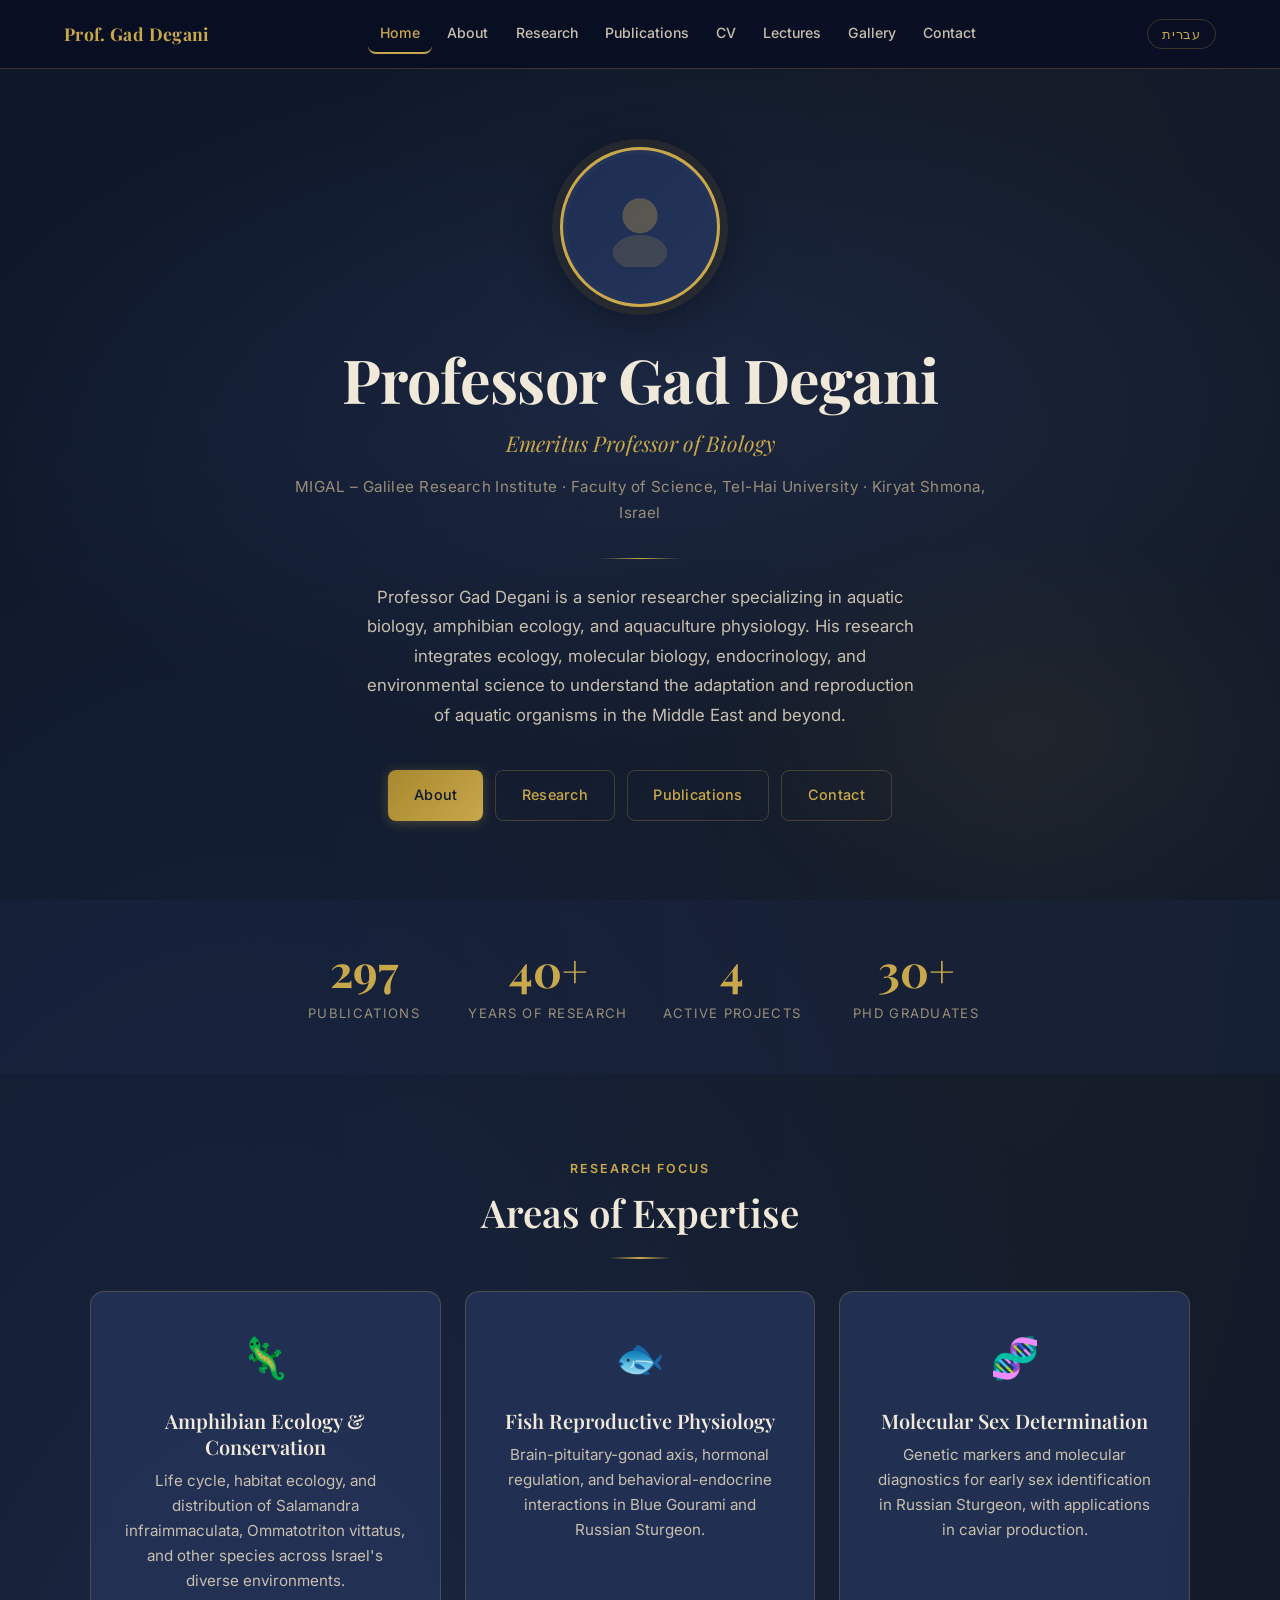
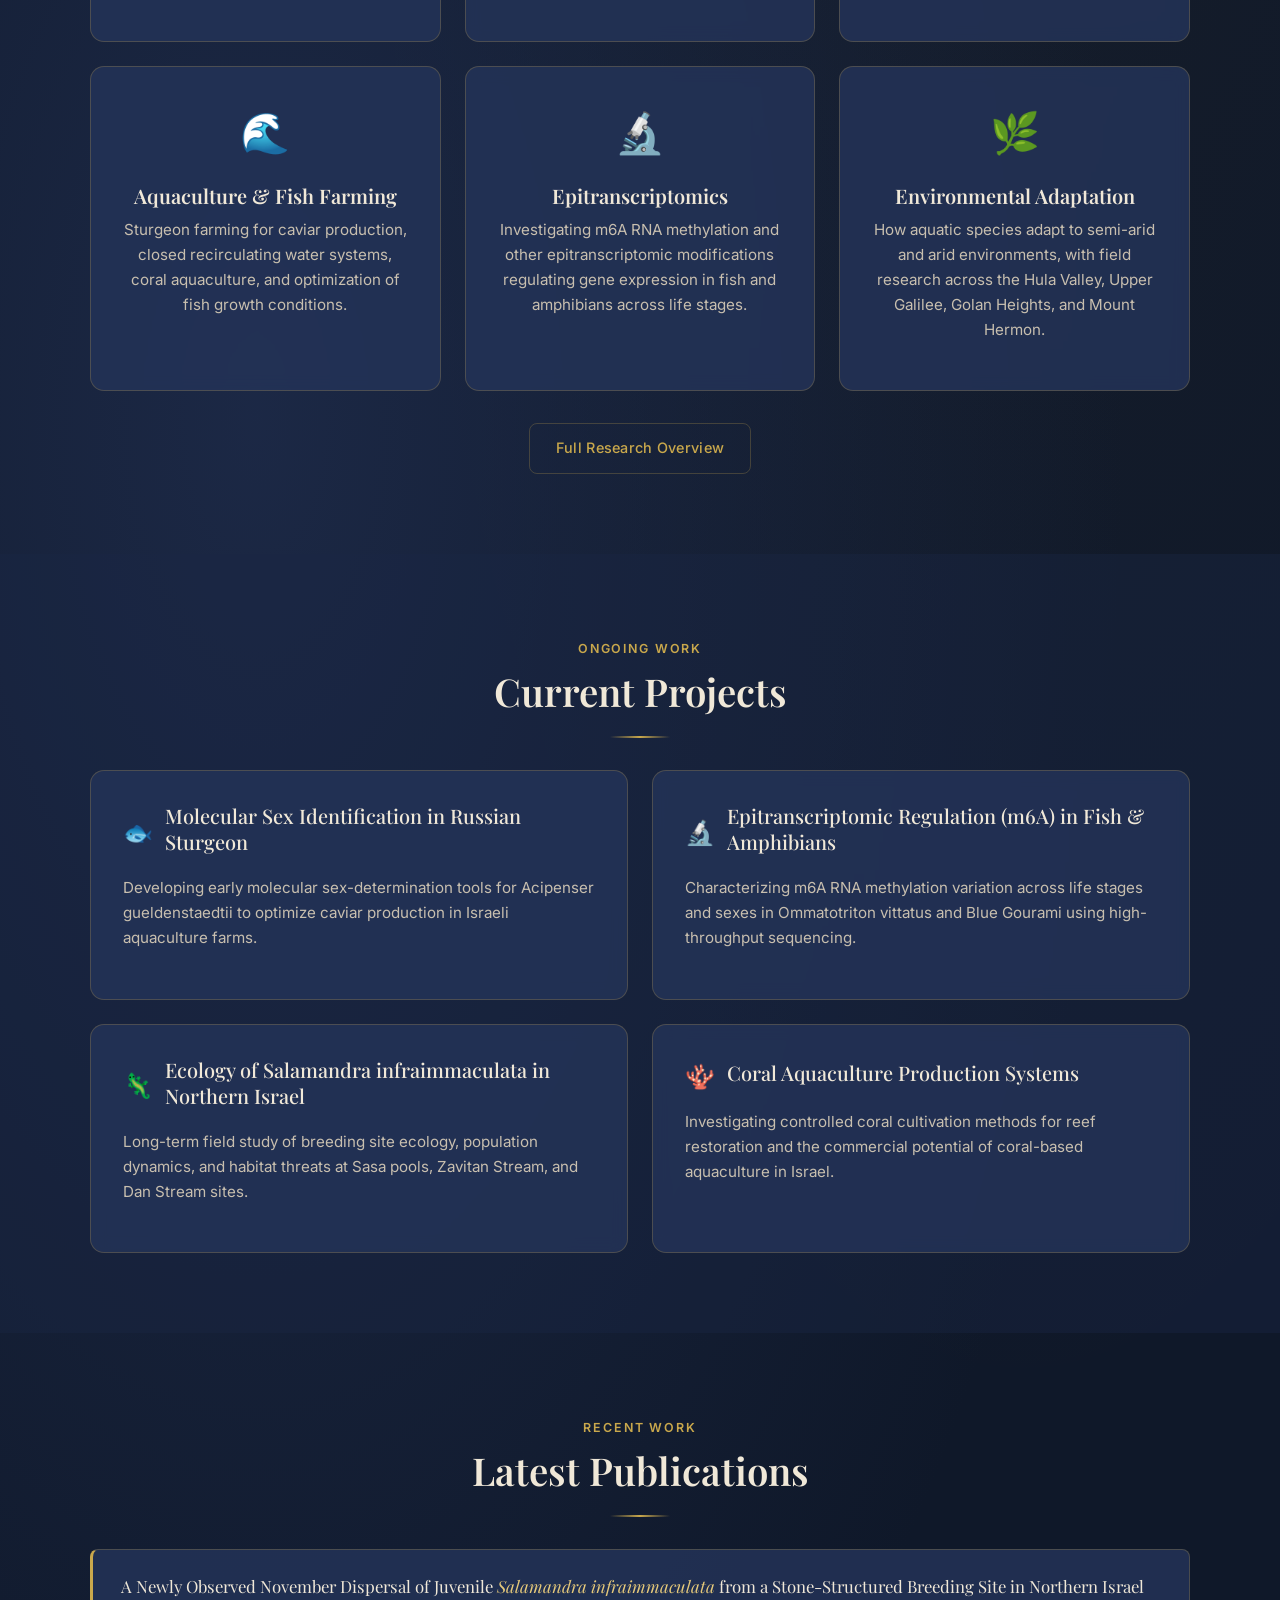
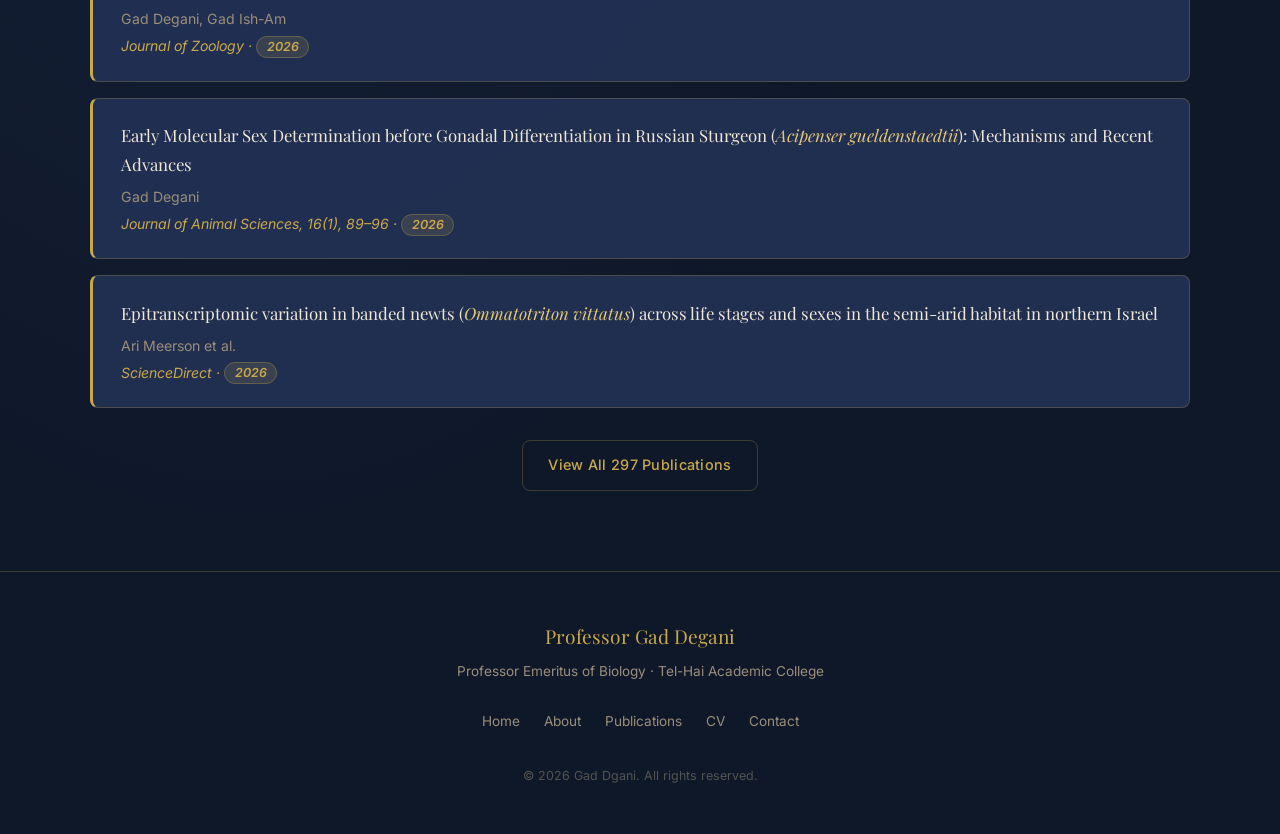
==== index.html @ d607b12f "Initial website build" ====
<!DOCTYPE html>
<html lang="en" dir="ltr">
<head>
  <meta charset="UTF-8" />
  <meta name="viewport" content="width=device-width, initial-scale=1.0" />
  <title>Professor Gad Degani – Aquaculture, Amphibian Biology and Molecular Ecology</title>
  <meta name="description" content="Professor Gad Degani – senior researcher specializing in aquatic biology, amphibian ecology, and aquaculture physiology at MIGAL and Tel-Hai University." />
  <link rel="stylesheet" href="css/style.css" />
  <link rel="preconnect" href="https://fonts.googleapis.com" />
  <link rel="preconnect" href="https://fonts.gstatic.com" crossorigin />
  <link href="https://fonts.googleapis.com/css2?family=Playfair+Display:ital,wght@0,400;0,600;0,700;1,400;1,600&family=Inter:wght@300;400;500;600&display=swap" rel="stylesheet" />
</head>
<body>

<div id="nav-placeholder"></div>

<div class="page-wrapper">

  <!-- ── Hero ─────────────────────── -->
  <section class="hero">
    <div class="hero-content">

      <div class="profile-photo-wrap">
        <div class="profile-placeholder">
          <svg xmlns="http://www.w3.org/2000/svg" viewBox="0 0 100 100" fill="none">
            <circle cx="50" cy="36" r="22" fill="#c9a84c" opacity="0.55"/>
            <ellipse cx="50" cy="82" rx="34" ry="22" fill="#c9a84c" opacity="0.3"/>
          </svg>
        </div>
      </div>

      <h1 class="hero-name"
          data-en="Professor Gad Degani"
          data-he="פרופסור גד דגני">
        Professor Gad Degani
      </h1>

      <p class="hero-title"
         data-en="Emeritus Professor of Biology"
         data-he="פרופסור אמריטוס לביולוגיה">
        Emeritus Professor of Biology
      </p>

      <p class="hero-institution"
         data-en="MIGAL – Galilee Research Institute · Faculty of Science, Tel-Hai University · Kiryat Shmona, Israel"
         data-he="מיגל – מכון המחקר לגליל · הפקולטה למדעים, אוניברסיטת תל-חי · קריית שמונה, ישראל">
        MIGAL – Galilee Research Institute · Faculty of Science, Tel-Hai University · Kiryat Shmona, Israel
      </p>

      <div class="hero-divider"></div>

      <p class="hero-bio"
         data-en="Professor Gad Degani is a senior researcher specializing in aquatic biology, amphibian ecology, and aquaculture physiology. His research integrates ecology, molecular biology, endocrinology, and environmental science to understand the adaptation and reproduction of aquatic organisms in the Middle East and beyond."
         data-he="פרופסור גד דגני הוא חוקר בכיר המתמחה בביולוגיה מימית, אקולוגיית דו-חיים ופיזיולוגיית אקוואקולטורה. מחקרו משלב אקולוגיה, ביולוגיה מולקולרית, אנדוקרינולוגיה ומדעי הסביבה להבנת ההסתגלות והרבייה של אורגניזמים מימיים במזרח התיכון ומעבר לו.">
        Professor Gad Degani is a senior researcher specializing in aquatic biology, amphibian ecology, and aquaculture physiology. His research integrates ecology, molecular biology, endocrinology, and environmental science to understand the adaptation and reproduction of aquatic organisms in the Middle East and beyond.
      </p>

      <div class="hero-buttons">
        <a href="pages/about.html"        class="btn btn-primary" data-en="About"        data-he="אודות">About</a>
        <a href="pages/research.html"     class="btn btn-outline" data-en="Research"     data-he="מחקר">Research</a>
        <a href="pages/publications.html" class="btn btn-outline" data-en="Publications" data-he="פרסומים">Publications</a>
        <a href="pages/contact.html"      class="btn btn-outline" data-en="Contact"      data-he="צור קשר">Contact</a>
      </div>
    </div>
  </section>

  <!-- ── Stats ─────────────────────── -->
  <div class="stats-row section-alt">
    <div class="stat-item">
      <span class="stat-number">297</span>
      <span class="stat-label" data-en="Publications" data-he="פרסומים">Publications</span>
    </div>
    <div class="stat-item">
      <span class="stat-number">40+</span>
      <span class="stat-label" data-en="Years of Research" data-he="שנות מחקר">Years of Research</span>
    </div>
    <div class="stat-item">
      <span class="stat-number">4</span>
      <span class="stat-label" data-en="Active Projects" data-he="פרויקטים פעילים">Active Projects</span>
    </div>
    <div class="stat-item">
      <span class="stat-number">30+</span>
      <span class="stat-label" data-en="PhD Graduates" data-he="בוגרי דוקטורט">PhD Graduates</span>
    </div>
  </div>

  <!-- ── Research Focus ─────────────── -->
  <section class="section">
    <div class="container">
      <div class="text-center mb-3">
        <span class="section-label" data-en="Research Focus" data-he="מוקד המחקר">Research Focus</span>
        <h2 class="section-title"
            data-en="Areas of Expertise"
            data-he="תחומי מומחיות">Areas of Expertise</h2>
        <div class="gold-divider"></div>
      </div>

      <div class="grid-3 mt-3">

        <div class="card text-center">
          <div style="font-size:2.5rem;margin-bottom:1rem">🦎</div>
          <h3 class="card-title"
              data-en="Amphibian Ecology &amp; Conservation"
              data-he="אקולוגיית דו-חיים ושימור">Amphibian Ecology &amp; Conservation</h3>
          <p class="card-text"
             data-en="Life cycle, habitat ecology, and distribution of Salamandra infraimmaculata, Ommatotriton vittatus, and other species across Israel's diverse environments."
             data-he="מחזור חיים, אקולוגיית בתי גידול ותפוצה של Salamandra infraimmaculata, Ommatotriton vittatus ומינים נוספים בסביבות המגוונות של ישראל.">
            Life cycle, habitat ecology, and distribution of Salamandra infraimmaculata, Ommatotriton vittatus, and other species across Israel's diverse environments.
          </p>
        </div>

        <div class="card text-center">
          <div style="font-size:2.5rem;margin-bottom:1rem">🐟</div>
          <h3 class="card-title"
              data-en="Fish Reproductive Physiology"
              data-he="פיזיולוגיית רבייה של דגים">Fish Reproductive Physiology</h3>
          <p class="card-text"
             data-en="Brain-pituitary-gonad axis, hormonal regulation, and behavioral-endocrine interactions in Blue Gourami and Russian Sturgeon."
             data-he="ציר מוח-בלוטת יותרת המוח-גונדה, ויסות הורמונלי ואינטראקציות התנהגותיות-אנדוקריניות בגורמי כחול ובחדקנון הרוסי.">
            Brain-pituitary-gonad axis, hormonal regulation, and behavioral-endocrine interactions in Blue Gourami and Russian Sturgeon.
          </p>
        </div>

        <div class="card text-center">
          <div style="font-size:2.5rem;margin-bottom:1rem">🧬</div>
          <h3 class="card-title"
              data-en="Molecular Sex Determination"
              data-he="קביעת מין מולקולרית">Molecular Sex Determination</h3>
          <p class="card-text"
             data-en="Genetic markers and molecular diagnostics for early sex identification in Russian Sturgeon, with applications in caviar production."
             data-he="סמנים גנטיים ואבחנה מולקולרית לזיהוי מין מוקדם בחדקנון הרוסי, עם יישומים בייצור קוויאר.">
            Genetic markers and molecular diagnostics for early sex identification in Russian Sturgeon, with applications in caviar production.
          </p>
        </div>

        <div class="card text-center">
          <div style="font-size:2.5rem;margin-bottom:1rem">🌊</div>
          <h3 class="card-title"
              data-en="Aquaculture &amp; Fish Farming"
              data-he="אקוואקולטורה וגידול דגים">Aquaculture &amp; Fish Farming</h3>
          <p class="card-text"
             data-en="Sturgeon farming for caviar production, closed recirculating water systems, coral aquaculture, and optimization of fish growth conditions."
             data-he="גידול חדקנון לייצור קוויאר, מערכות מים סגורות ומחזוריות, אקוואקולטורה של אלמוגים ואופטימיזציה של תנאי גדילת דגים.">
            Sturgeon farming for caviar production, closed recirculating water systems, coral aquaculture, and optimization of fish growth conditions.
          </p>
        </div>

        <div class="card text-center">
          <div style="font-size:2.5rem;margin-bottom:1rem">🔬</div>
          <h3 class="card-title"
              data-en="Epitranscriptomics"
              data-he="אפיטרנסקריפטומיקה">Epitranscriptomics</h3>
          <p class="card-text"
             data-en="Investigating m6A RNA methylation and other epitranscriptomic modifications regulating gene expression in fish and amphibians across life stages."
             data-he="חקר מתילציה של RNA (m6A) ושינויים אפיטרנסקריפטומיים אחרים המווסתים ביטוי גנים בדגים ובדו-חיים לאורך שלבי חיים.">
            Investigating m6A RNA methylation and other epitranscriptomic modifications regulating gene expression in fish and amphibians across life stages.
          </p>
        </div>

        <div class="card text-center">
          <div style="font-size:2.5rem;margin-bottom:1rem">🌿</div>
          <h3 class="card-title"
              data-en="Environmental Adaptation"
              data-he="הסתגלות סביבתית">Environmental Adaptation</h3>
          <p class="card-text"
             data-en="How aquatic species adapt to semi-arid and arid environments, with field research across the Hula Valley, Upper Galilee, Golan Heights, and Mount Hermon."
             data-he="כיצד מינים מימיים מסתגלים לסביבות חצי-יבשות ויבשות, עם מחקר שטח בעמק החולה, גליל עליון, רמת הגולן והר חרמון.">
            How aquatic species adapt to semi-arid and arid environments, with field research across the Hula Valley, Upper Galilee, Golan Heights, and Mount Hermon.
          </p>
        </div>

      </div>

      <div class="text-center mt-3">
        <a href="pages/research.html" class="btn btn-outline"
           data-en="Full Research Overview"
           data-he="סקירת מחקר מלאה">Full Research Overview</a>
      </div>
    </div>
  </section>

  <!-- ── Current Projects ───────────── -->
  <section class="section section-alt">
    <div class="container">
      <div class="text-center mb-3">
        <span class="section-label" data-en="Ongoing Work" data-he="עבודה שוטפת">Ongoing Work</span>
        <h2 class="section-title"
            data-en="Current Projects"
            data-he="פרויקטים נוכחיים">Current Projects</h2>
        <div class="gold-divider"></div>
      </div>

      <div class="grid-2 mt-3">
        <div class="card">
          <div style="display:flex;align-items:center;gap:0.75rem;margin-bottom:0.75rem">
            <span style="font-size:1.5rem">🐟</span>
            <h4 class="card-title"
                data-en="Molecular Sex Identification in Russian Sturgeon"
                data-he="זיהוי מין מולקולרי בחדקנון הרוסי">Molecular Sex Identification in Russian Sturgeon</h4>
          </div>
          <p class="card-text"
             data-en="Developing early molecular sex-determination tools for Acipenser gueldenstaedtii to optimize caviar production in Israeli aquaculture farms."
             data-he="פיתוח כלים מולקולריים לקביעת מין מוקדמת עבור Acipenser gueldenstaedtii לאופטימיזציה של ייצור קוויאר בחוות אקוואקולטורה ישראליות.">
            Developing early molecular sex-determination tools for Acipenser gueldenstaedtii to optimize caviar production in Israeli aquaculture farms.
          </p>
        </div>

        <div class="card">
          <div style="display:flex;align-items:center;gap:0.75rem;margin-bottom:0.75rem">
            <span style="font-size:1.5rem">🔬</span>
            <h4 class="card-title"
                data-en="Epitranscriptomic Regulation (m6A) in Fish &amp; Amphibians"
                data-he="ויסות אפיטרנסקריפטומי (m6A) בדגים ובדו-חיים">Epitranscriptomic Regulation (m6A) in Fish &amp; Amphibians</h4>
          </div>
          <p class="card-text"
             data-en="Characterizing m6A RNA methylation variation across life stages and sexes in Ommatotriton vittatus and Blue Gourami using high-throughput sequencing."
             data-he="אפיון וריאציית מתילציית RNA m6A לאורך שלבי חיים ובין המינים ב-Ommatotriton vittatus ובגורמי הכחול באמצעות ריצוף תפוקה גבוהה.">
            Characterizing m6A RNA methylation variation across life stages and sexes in Ommatotriton vittatus and Blue Gourami using high-throughput sequencing.
          </p>
        </div>

        <div class="card">
          <div style="display:flex;align-items:center;gap:0.75rem;margin-bottom:0.75rem">
            <span style="font-size:1.5rem">🦎</span>
            <h4 class="card-title"
                data-en="Ecology of Salamandra infraimmaculata in Northern Israel"
                data-he="אקולוגיה של Salamandra infraimmaculata בצפון ישראל">Ecology of Salamandra infraimmaculata in Northern Israel</h4>
          </div>
          <p class="card-text"
             data-en="Long-term field study of breeding site ecology, population dynamics, and habitat threats at Sasa pools, Zavitan Stream, and Dan Stream sites."
             data-he="מחקר שטח ארוך-טווח של אקולוגיית אתרי רבייה, דינמיקת אוכלוסיות ואיומים על בית הגידול בבריכות שסא, נחל זוויתן ואתרי נחל דן.">
            Long-term field study of breeding site ecology, population dynamics, and habitat threats at Sasa pools, Zavitan Stream, and Dan Stream sites.
          </p>
        </div>

        <div class="card">
          <div style="display:flex;align-items:center;gap:0.75rem;margin-bottom:0.75rem">
            <span style="font-size:1.5rem">🪸</span>
            <h4 class="card-title"
                data-en="Coral Aquaculture Production Systems"
                data-he="מערכות ייצור אקוואקולטורה של אלמוגים">Coral Aquaculture Production Systems</h4>
          </div>
          <p class="card-text"
             data-en="Investigating controlled coral cultivation methods for reef restoration and the commercial potential of coral-based aquaculture in Israel."
             data-he="חקר שיטות גידול אלמוגים מבוקר לשיקום שוניות ופוטנציאל מסחרי של אקוואקולטורה מבוססת אלמוגים בישראל.">
            Investigating controlled coral cultivation methods for reef restoration and the commercial potential of coral-based aquaculture in Israel.
          </p>
        </div>
      </div>
    </div>
  </section>

  <!-- ── Latest Publications ─────── -->
  <section class="section">
    <div class="container">
      <div class="text-center mb-3">
        <span class="section-label" data-en="Recent Work" data-he="עבודה עדכנית">Recent Work</span>
        <h2 class="section-title"
            data-en="Latest Publications"
            data-he="פרסומים אחרונים">Latest Publications</h2>
        <div class="gold-divider"></div>
      </div>

      <div class="pub-list-cards" style="display:flex;flex-direction:column;gap:1rem">

        <div class="pub-card" style="background:var(--card-bg);border:1px solid var(--border);border-left:3px solid var(--gold);border-radius:var(--radius);padding:1.4rem 1.75rem">
          <span style="font-family:'Playfair Display',serif;font-size:1.05rem;color:var(--cream)">
            A Newly Observed November Dispersal of Juvenile <em>Salamandra infraimmaculata</em> from a Stone-Structured Breeding Site in Northern Israel
          </span>
          <div style="font-size:0.88rem;color:var(--text-muted);margin-top:0.35rem">Gad Degani, Gad Ish-Am</div>
          <div style="font-size:0.88rem;color:var(--gold);font-style:italic;margin-top:0.2rem">Journal of Zoology · <span class="pub-year">2026</span></div>
        </div>

        <div class="pub-card" style="background:var(--card-bg);border:1px solid var(--border);border-left:3px solid var(--gold);border-radius:var(--radius);padding:1.4rem 1.75rem">
          <span style="font-family:'Playfair Display',serif;font-size:1.05rem;color:var(--cream)">
            Early Molecular Sex Determination before Gonadal Differentiation in Russian Sturgeon (<em>Acipenser gueldenstaedtii</em>): Mechanisms and Recent Advances
          </span>
          <div style="font-size:0.88rem;color:var(--text-muted);margin-top:0.35rem">Gad Degani</div>
          <div style="font-size:0.88rem;color:var(--gold);font-style:italic;margin-top:0.2rem">Journal of Animal Sciences, 16(1), 89–96 · <span class="pub-year">2026</span></div>
        </div>

        <div class="pub-card" style="background:var(--card-bg);border:1px solid var(--border);border-left:3px solid var(--gold);border-radius:var(--radius);padding:1.4rem 1.75rem">
          <span style="font-family:'Playfair Display',serif;font-size:1.05rem;color:var(--cream)">
            Epitranscriptomic variation in banded newts (<em>Ommatotriton vittatus</em>) across life stages and sexes in the semi-arid habitat in northern Israel
          </span>
          <div style="font-size:0.88rem;color:var(--text-muted);margin-top:0.35rem">Ari Meerson et al.</div>
          <div style="font-size:0.88rem;color:var(--gold);font-style:italic;margin-top:0.2rem">ScienceDirect · <span class="pub-year">2026</span></div>
        </div>

      </div>

      <div class="text-center mt-3">
        <a href="pages/publications.html" class="btn btn-outline"
           data-en="View All 297 Publications"
           data-he="לכל 297 הפרסומים">View All 297 Publications</a>
      </div>
    </div>
  </section>

</div>

<div id="footer-placeholder"></div>
<script src="js/main.js"></script>
</body>
</html>
---- css/style.css ----
/* ===========================
   PROFESSOR GAD DGANI WEBSITE
   Dark Academic Theme — Navy + Gold
   =========================== */

/* Fonts loaded via <link> in HTML for better performance */

/* ── CSS Variables ─────────────── */
:root {
  --navy:        #1a2744;
  --navy-light:  #243358;
  --navy-mid:    #1e2e52;
  --navy-dark:   #0f1829;
  --gold:        #c9a84c;
  --gold-light:  #e4c87a;
  --gold-dark:   #a8882e;
  --gold-subtle: rgba(201,168,76,0.15);
  --cream:       #f0e8d8;
  --cream-dim:   #c8bfaf;
  --text-light:  #e8e0d0;
  --text-muted:  #9a8e7a;
  --border:      rgba(201,168,76,0.25);
  --card-bg:     rgba(36,51,88,0.85);
  --shadow:      0 4px 24px rgba(0,0,0,0.35);
  --shadow-lg:   0 8px 48px rgba(0,0,0,0.45);
  --radius:      8px;
  --radius-lg:   14px;
  --transition:  0.25s ease;
}

/* ── Reset & Base ──────────────── */
*, *::before, *::after { box-sizing: border-box; margin: 0; padding: 0; }

html {
  scroll-behavior: smooth;
  font-size: 16px;
}

html[lang="he"] {
  direction: rtl;
}

body {
  background-color: var(--navy-dark);
  color: var(--text-light);
  font-family: 'Inter', sans-serif;
  font-weight: 400;
  line-height: 1.7;
  min-height: 100vh;
  overflow-x: hidden;
  background-image:
    radial-gradient(ellipse at 20% 50%, rgba(36,51,88,0.6) 0%, transparent 60%),
    radial-gradient(ellipse at 80% 20%, rgba(201,168,76,0.04) 0%, transparent 50%);
}

/* ── Typography ────────────────── */
h1, h2, h3, h4, h5, h6 {
  font-family: 'Playfair Display', Georgia, serif;
  color: var(--cream);
  line-height: 1.3;
}

h1 { font-size: clamp(2rem, 5vw, 3.5rem); font-weight: 700; }
h2 { font-size: clamp(1.6rem, 3.5vw, 2.4rem); font-weight: 600; }
h3 { font-size: clamp(1.2rem, 2.5vw, 1.7rem); font-weight: 600; }
h4 { font-size: 1.15rem; font-weight: 500; }

p { margin-bottom: 1rem; color: var(--text-light); }

a {
  color: var(--gold-light);
  text-decoration: none;
  transition: color var(--transition);
}
a:hover { color: var(--gold); }

strong { color: var(--cream); font-weight: 600; }

em { color: var(--gold-light); font-style: italic; }

ul, ol { padding-left: 1.5rem; }
html[lang="he"] ul,
html[lang="he"] ol { padding-left: 0; padding-right: 1.5rem; }

li { margin-bottom: 0.4rem; }

/* ── Gold Divider ──────────────── */
.gold-divider {
  width: 60px;
  height: 2px;
  background: linear-gradient(90deg, transparent, var(--gold), transparent);
  margin: 1.2rem auto;
}

.gold-divider.left {
  margin-left: 0;
  background: linear-gradient(90deg, var(--gold), transparent);
}

html[lang="he"] .gold-divider.left {
  margin-left: auto;
  margin-right: 0;
  background: linear-gradient(270deg, var(--gold), transparent);
}

/* ── Navigation ────────────────── */
.main-nav {
  position: fixed;
  top: 0;
  left: 0;
  right: 0;
  z-index: 1000;
  background: rgba(10,15,35,0.95);
  backdrop-filter: blur(12px);
  -webkit-backdrop-filter: blur(12px);
  border-bottom: 1px solid var(--border);
  transition: box-shadow var(--transition);
}

.main-nav.scrolled {
  box-shadow: 0 2px 20px rgba(0,0,0,0.5);
}

.nav-container {
  max-width: 1200px;
  margin: 0 auto;
  padding: 0 1.5rem;
  height: 68px;
  display: flex;
  align-items: center;
  gap: 1.5rem;
}

.nav-logo {
  flex-shrink: 0;
  font-family: 'Playfair Display', serif;
  font-size: 1.1rem;
  font-weight: 700;
  color: var(--gold) !important;
  letter-spacing: 0.02em;
  text-decoration: none;
}

.nav-logo:hover { color: var(--gold-light) !important; }

.nav-links {
  list-style: none;
  padding: 0;
  margin: 0;
  display: flex;
  align-items: center;
  gap: 0.2rem;
  flex: 1;
  justify-content: center;
}

.nav-links li { margin: 0; }

.nav-links a {
  display: block;
  padding: 0.45rem 0.75rem;
  font-size: 0.88rem;
  font-weight: 500;
  color: var(--cream-dim);
  text-decoration: none;
  border-radius: var(--radius);
  transition: all var(--transition);
  white-space: nowrap;
  border-bottom: 2px solid transparent;
}

.nav-links a:hover,
.nav-links a.active {
  color: var(--gold);
  border-bottom-color: var(--gold);
}

.nav-actions {
  display: flex;
  align-items: center;
  gap: 0.75rem;
  flex-shrink: 0;
}

.lang-toggle {
  background: transparent;
  border: 1px solid var(--border);
  color: var(--gold);
  font-family: 'Inter', sans-serif;
  font-size: 0.82rem;
  font-weight: 500;
  padding: 0.35rem 0.9rem;
  border-radius: 20px;
  cursor: pointer;
  transition: all var(--transition);
  letter-spacing: 0.05em;
  white-space: nowrap;
}

.lang-toggle:hover {
  background: var(--gold-subtle);
  border-color: var(--gold);
  color: var(--gold-light);
}

.mobile-menu-toggle {
  display: none;
  flex-direction: column;
  gap: 5px;
  background: none;
  border: none;
  cursor: pointer;
  padding: 4px;
  margin-left: auto;
}

.mobile-menu-toggle span {
  display: block;
  width: 24px;
  height: 2px;
  background: var(--gold);
  border-radius: 2px;
  transition: all var(--transition);
}

/* ── Page Wrapper ──────────────── */
.page-wrapper {
  padding-top: 68px;
  min-height: 100vh;
}

/* ── Hero — Homepage ───────────── */
.hero {
  position: relative;
  min-height: calc(100vh - 68px);
  display: flex;
  align-items: center;
  justify-content: center;
  text-align: center;
  padding: 4rem 1.5rem;
  overflow: hidden;
}

.hero::before {
  content: '';
  position: absolute;
  inset: 0;
  background:
    radial-gradient(ellipse 80% 60% at 50% 40%, rgba(36,51,88,0.5) 0%, transparent 70%),
    radial-gradient(ellipse 40% 40% at 80% 80%, rgba(201,168,76,0.06) 0%, transparent 60%);
  pointer-events: none;
}

.hero-content {
  position: relative;
  z-index: 1;
  max-width: 700px;
}

.profile-photo-wrap {
  margin: 0 auto 2rem;
  width: 160px;
  height: 160px;
  border-radius: 50%;
  border: 3px solid var(--gold);
  padding: 4px;
  background: var(--navy-light);
  box-shadow: 0 0 0 8px rgba(201,168,76,0.1), var(--shadow-lg);
  overflow: hidden;
  position: relative;
}

.profile-photo-wrap img {
  width: 100%;
  height: 100%;
  object-fit: cover;
  border-radius: 50%;
}

.profile-placeholder {
  width: 100%;
  height: 100%;
  border-radius: 50%;
  display: flex;
  align-items: center;
  justify-content: center;
  background: linear-gradient(135deg, var(--navy-mid), var(--navy-light));
}

.profile-placeholder svg {
  width: 80px;
  height: 80px;
  opacity: 0.6;
}

.hero-name {
  font-size: clamp(2.2rem, 6vw, 3.8rem);
  font-weight: 700;
  color: var(--cream);
  letter-spacing: -0.01em;
  margin-bottom: 0.4rem;
}

.hero-title {
  font-family: 'Playfair Display', serif;
  font-size: clamp(1rem, 2.5vw, 1.35rem);
  color: var(--gold);
  font-style: italic;
  margin-bottom: 0.8rem;
}

.hero-institution {
  font-size: 0.95rem;
  color: var(--text-muted);
  margin-bottom: 2rem;
  letter-spacing: 0.03em;
}

.hero-divider {
  width: 80px;
  height: 1px;
  background: linear-gradient(90deg, transparent, var(--gold), transparent);
  margin: 1.5rem auto;
}

.hero-bio {
  font-size: 1.05rem;
  color: var(--cream-dim);
  max-width: 560px;
  margin: 0 auto 2.5rem;
  line-height: 1.75;
}

.hero-buttons {
  display: flex;
  flex-wrap: wrap;
  gap: 0.75rem;
  justify-content: center;
}

/* ── Buttons ───────────────────── */
.btn {
  display: inline-flex;
  align-items: center;
  gap: 0.5rem;
  padding: 0.75rem 1.6rem;
  border-radius: var(--radius);
  font-family: 'Inter', sans-serif;
  font-size: 0.9rem;
  font-weight: 500;
  text-decoration: none;
  cursor: pointer;
  border: none;
  transition: all var(--transition);
  letter-spacing: 0.02em;
}

.btn-primary {
  background: linear-gradient(135deg, var(--gold-dark), var(--gold));
  color: var(--navy-dark);
  box-shadow: 0 2px 12px rgba(201,168,76,0.3);
}

.btn-primary:hover {
  background: linear-gradient(135deg, var(--gold), var(--gold-light));
  box-shadow: 0 4px 20px rgba(201,168,76,0.45);
  transform: translateY(-1px);
  color: var(--navy-dark);
}

.btn-outline {
  background: transparent;
  color: var(--gold);
  border: 1px solid var(--border);
}

.btn-outline:hover {
  background: var(--gold-subtle);
  border-color: var(--gold);
  color: var(--gold-light);
  transform: translateY(-1px);
}

/* ── Page Header (inner pages) ─── */
.page-header {
  background: linear-gradient(to bottom, var(--navy), var(--navy-dark));
  border-bottom: 1px solid var(--border);
  padding: 4rem 1.5rem 3rem;
  text-align: center;
}

.page-header .page-title {
  color: var(--cream);
  margin-bottom: 0.5rem;
}

.page-header .page-subtitle {
  color: var(--text-muted);
  font-size: 1rem;
  font-style: italic;
}

/* ── Section ───────────────────── */
.section {
  padding: 5rem 1.5rem;
}

.section-alt {
  background: rgba(26,39,68,0.4);
}

.container {
  max-width: 1100px;
  margin: 0 auto;
}

.container-narrow {
  max-width: 780px;
  margin: 0 auto;
}

.section-label {
  display: inline-block;
  font-size: 0.78rem;
  font-weight: 600;
  letter-spacing: 0.15em;
  text-transform: uppercase;
  color: var(--gold);
  margin-bottom: 0.5rem;
}

.section-title {
  color: var(--cream);
  margin-bottom: 0.5rem;
}

/* ── Cards ─────────────────────── */
.card {
  background: var(--card-bg);
  border: 1px solid var(--border);
  border-radius: var(--radius-lg);
  padding: 2rem;
  transition: all var(--transition);
  backdrop-filter: blur(8px);
}

.card:hover {
  border-color: rgba(201,168,76,0.4);
  box-shadow: var(--shadow);
  transform: translateY(-2px);
}

.card-title {
  font-family: 'Playfair Display', serif;
  font-size: 1.25rem;
  color: var(--cream);
  margin-bottom: 0.5rem;
}

.card-meta {
  font-size: 0.83rem;
  color: var(--gold);
  font-style: italic;
  margin-bottom: 0.75rem;
}

.card-text {
  color: var(--cream-dim);
  font-size: 0.95rem;
  line-height: 1.65;
}

/* ── Grid ──────────────────────── */
.grid-2 {
  display: grid;
  grid-template-columns: repeat(2, 1fr);
  gap: 1.5rem;
}

.grid-3 {
  display: grid;
  grid-template-columns: repeat(3, 1fr);
  gap: 1.5rem;
}

.grid-auto {
  display: grid;
  grid-template-columns: repeat(auto-fill, minmax(300px, 1fr));
  gap: 1.5rem;
}

/* ── Publications ──────────────── */
.pub-list { display: flex; flex-direction: column; gap: 1.2rem; }

.pub-item {
  background: var(--card-bg);
  border: 1px solid var(--border);
  border-left: 3px solid var(--gold);
  border-radius: var(--radius);
  padding: 1.5rem 1.75rem;
  transition: all var(--transition);
}

html[lang="he"] .pub-item {
  border-left: 1px solid var(--border);
  border-right: 3px solid var(--gold);
}

.pub-item:hover {
  border-color: rgba(201,168,76,0.45);
  box-shadow: var(--shadow);
}

.pub-title {
  font-family: 'Playfair Display', serif;
  font-size: 1.1rem;
  color: var(--cream);
  margin-bottom: 0.4rem;
  line-height: 1.4;
}

.pub-authors {
  font-size: 0.88rem;
  color: var(--text-muted);
  margin-bottom: 0.3rem;
}

.pub-journal {
  font-size: 0.88rem;
  color: var(--gold);
  font-style: italic;
  margin-bottom: 0.3rem;
}

.pub-details {
  font-size: 0.82rem;
  color: var(--text-muted);
  display: flex;
  flex-wrap: wrap;
  gap: 0.5rem;
  align-items: center;
  margin-bottom: 0.5rem;
}

.pub-year {
  background: var(--gold-subtle);
  border: 1px solid rgba(201,168,76,0.3);
  color: var(--gold);
  padding: 0.15rem 0.6rem;
  border-radius: 20px;
  font-size: 0.78rem;
  font-weight: 600;
}

.pub-tag {
  background: rgba(255,255,255,0.05);
  border: 1px solid rgba(255,255,255,0.08);
  color: var(--cream-dim);
  padding: 0.15rem 0.6rem;
  border-radius: 20px;
  font-size: 0.78rem;
}

.pub-abstract {
  font-size: 0.9rem;
  color: var(--cream-dim);
  line-height: 1.6;
  margin-top: 0.75rem;
  padding-top: 0.75rem;
  border-top: 1px solid var(--border);
  display: none;
}

.pub-abstract.open { display: block; }

.pub-toggle {
  background: none;
  border: none;
  color: var(--gold);
  font-size: 0.82rem;
  cursor: pointer;
  padding: 0;
  display: flex;
  align-items: center;
  gap: 0.3rem;
  font-family: 'Inter', sans-serif;
  transition: color var(--transition);
}

.pub-toggle:hover { color: var(--gold-light); }

.pub-filters {
  display: flex;
  flex-wrap: wrap;
  gap: 0.5rem;
  margin-bottom: 2rem;
  align-items: center;
}

.filter-label {
  font-size: 0.85rem;
  color: var(--text-muted);
  margin-right: 0.5rem;
}

html[lang="he"] .filter-label {
  margin-right: 0;
  margin-left: 0.5rem;
}

.filter-btn {
  background: transparent;
  border: 1px solid var(--border);
  color: var(--cream-dim);
  font-size: 0.82rem;
  padding: 0.3rem 0.8rem;
  border-radius: 20px;
  cursor: pointer;
  font-family: 'Inter', sans-serif;
  transition: all var(--transition);
}

.filter-btn.active,
.filter-btn:hover {
  background: var(--gold-subtle);
  border-color: var(--gold);
  color: var(--gold);
}

/* ── CV ────────────────────────── */
.cv-section {
  margin-bottom: 3rem;
}

.cv-section-heading {
  display: flex;
  align-items: center;
  gap: 1rem;
  margin-bottom: 1.5rem;
  padding-bottom: 0.75rem;
  border-bottom: 1px solid var(--border);
}

.cv-section-icon {
  width: 36px;
  height: 36px;
  background: var(--gold-subtle);
  border: 1px solid rgba(201,168,76,0.3);
  border-radius: 8px;
  display: flex;
  align-items: center;
  justify-content: center;
  color: var(--gold);
  font-size: 1rem;
  flex-shrink: 0;
}

.cv-entry {
  display: grid;
  grid-template-columns: 130px 1fr;
  gap: 1rem 1.5rem;
  margin-bottom: 1.5rem;
  padding-bottom: 1.5rem;
  border-bottom: 1px solid rgba(201,168,76,0.08);
}

html[lang="he"] .cv-entry {
  grid-template-columns: 1fr 130px;
  direction: rtl;
}

.cv-year {
  font-size: 0.85rem;
  color: var(--gold);
  font-weight: 500;
  padding-top: 0.15rem;
  white-space: nowrap;
}

.cv-entry-title {
  font-family: 'Playfair Display', serif;
  font-size: 1.05rem;
  color: var(--cream);
  margin-bottom: 0.2rem;
}

.cv-entry-sub {
  font-size: 0.88rem;
  color: var(--text-muted);
  font-style: italic;
  margin-bottom: 0.4rem;
}

.cv-entry-desc {
  font-size: 0.9rem;
  color: var(--cream-dim);
  line-height: 1.6;
}

/* ── Lectures ──────────────────── */
.lecture-item {
  background: var(--card-bg);
  border: 1px solid var(--border);
  border-radius: var(--radius-lg);
  padding: 1.75rem;
  display: flex;
  gap: 1.5rem;
  align-items: flex-start;
  transition: all var(--transition);
}

.lecture-item:hover {
  border-color: rgba(201,168,76,0.4);
  box-shadow: var(--shadow);
}

.lecture-num {
  width: 48px;
  height: 48px;
  background: var(--gold-subtle);
  border: 1px solid rgba(201,168,76,0.3);
  border-radius: 50%;
  display: flex;
  align-items: center;
  justify-content: center;
  font-family: 'Playfair Display', serif;
  font-size: 1.1rem;
  color: var(--gold);
  flex-shrink: 0;
  font-weight: 700;
}

.lecture-body { flex: 1; }

.lecture-title {
  font-family: 'Playfair Display', serif;
  font-size: 1.15rem;
  color: var(--cream);
  margin-bottom: 0.4rem;
}

.lecture-meta {
  font-size: 0.83rem;
  color: var(--gold);
  font-style: italic;
  margin-bottom: 0.6rem;
}

.lecture-desc {
  font-size: 0.92rem;
  color: var(--cream-dim);
  line-height: 1.65;
}

/* ── Gallery ───────────────────── */
.gallery-grid {
  display: grid;
  grid-template-columns: repeat(auto-fill, minmax(260px, 1fr));
  gap: 1rem;
}

.gallery-item {
  position: relative;
  aspect-ratio: 4/3;
  overflow: hidden;
  border-radius: var(--radius);
  border: 1px solid var(--border);
  background: var(--navy-light);
  cursor: pointer;
  transition: all var(--transition);
}

.gallery-item:hover {
  border-color: var(--gold);
  transform: scale(1.02);
  box-shadow: var(--shadow);
}

.gallery-placeholder {
  width: 100%;
  height: 100%;
  display: flex;
  flex-direction: column;
  align-items: center;
  justify-content: center;
  gap: 0.75rem;
  color: var(--text-muted);
  font-size: 0.85rem;
  text-align: center;
  padding: 1rem;
  background: linear-gradient(135deg, var(--navy-mid), var(--navy-light));
}

.gallery-placeholder svg {
  width: 40px;
  height: 40px;
  opacity: 0.4;
  color: var(--gold);
}

.gallery-caption {
  position: absolute;
  bottom: 0;
  left: 0;
  right: 0;
  padding: 1rem;
  background: linear-gradient(to top, rgba(10,15,35,0.95), transparent);
  color: var(--cream);
  font-size: 0.85rem;
  transform: translateY(100%);
  transition: transform var(--transition);
}

.gallery-item:hover .gallery-caption {
  transform: translateY(0);
}

/* ── Contact ───────────────────── */
.contact-grid {
  display: grid;
  grid-template-columns: 1fr 1.2fr;
  gap: 3rem;
  align-items: start;
}

.contact-info-item {
  display: flex;
  align-items: flex-start;
  gap: 1rem;
  margin-bottom: 1.5rem;
}

.contact-icon {
  width: 40px;
  height: 40px;
  background: var(--gold-subtle);
  border: 1px solid rgba(201,168,76,0.3);
  border-radius: 8px;
  display: flex;
  align-items: center;
  justify-content: center;
  color: var(--gold);
  flex-shrink: 0;
  font-size: 1.1rem;
}

.contact-label {
  font-size: 0.78rem;
  font-weight: 600;
  letter-spacing: 0.1em;
  text-transform: uppercase;
  color: var(--gold);
  margin-bottom: 0.2rem;
}

.contact-value {
  color: var(--cream-dim);
  font-size: 0.95rem;
}

.contact-form {
  background: var(--card-bg);
  border: 1px solid var(--border);
  border-radius: var(--radius-lg);
  padding: 2rem;
}

.form-group {
  margin-bottom: 1.25rem;
}

.form-label {
  display: block;
  font-size: 0.85rem;
  font-weight: 500;
  color: var(--cream-dim);
  margin-bottom: 0.4rem;
}

.form-input,
.form-textarea {
  width: 100%;
  background: rgba(10,15,35,0.5);
  border: 1px solid var(--border);
  border-radius: var(--radius);
  color: var(--cream);
  font-family: 'Inter', sans-serif;
  font-size: 0.93rem;
  padding: 0.75rem 1rem;
  transition: border-color var(--transition);
  outline: none;
}

.form-input:focus,
.form-textarea:focus {
  border-color: var(--gold);
  box-shadow: 0 0 0 3px rgba(201,168,76,0.1);
}

.form-textarea {
  min-height: 130px;
  resize: vertical;
  line-height: 1.6;
}

/* ── Research ──────────────────── */
.research-area {
  background: var(--card-bg);
  border: 1px solid var(--border);
  border-radius: var(--radius-lg);
  padding: 2rem;
  transition: all var(--transition);
}

.research-area:hover {
  border-color: rgba(201,168,76,0.4);
  box-shadow: var(--shadow);
}

.research-icon {
  font-size: 2rem;
  margin-bottom: 1rem;
}

.research-area-title {
  font-family: 'Playfair Display', serif;
  font-size: 1.25rem;
  color: var(--cream);
  margin-bottom: 0.75rem;
}

/* ── About ─────────────────────── */
.about-grid {
  display: grid;
  grid-template-columns: 1fr 2fr;
  gap: 3rem;
  align-items: start;
}

.about-sidebar-card {
  background: var(--card-bg);
  border: 1px solid var(--border);
  border-radius: var(--radius-lg);
  padding: 2rem;
  text-align: center;
}

.about-photo {
  width: 140px;
  height: 140px;
  border-radius: 50%;
  border: 2px solid var(--gold);
  padding: 3px;
  margin: 0 auto 1.25rem;
  overflow: hidden;
}

.about-photo-inner {
  width: 100%;
  height: 100%;
  border-radius: 50%;
  background: linear-gradient(135deg, var(--navy-mid), var(--navy-light));
  display: flex;
  align-items: center;
  justify-content: center;
}

.about-photo-inner svg {
  width: 60px;
  height: 60px;
  opacity: 0.5;
}

.about-name {
  font-family: 'Playfair Display', serif;
  font-size: 1.3rem;
  color: var(--cream);
  margin-bottom: 0.3rem;
}

.about-role {
  font-size: 0.88rem;
  color: var(--gold);
  font-style: italic;
  margin-bottom: 1rem;
}

.about-tags {
  display: flex;
  flex-wrap: wrap;
  gap: 0.4rem;
  justify-content: center;
}

.about-tag {
  background: var(--gold-subtle);
  border: 1px solid rgba(201,168,76,0.25);
  color: var(--gold);
  font-size: 0.78rem;
  padding: 0.2rem 0.65rem;
  border-radius: 20px;
}

/* ── Stats Row ─────────────────── */
.stats-row {
  display: flex;
  flex-wrap: wrap;
  gap: 1.5rem;
  justify-content: center;
  padding: 3rem 1.5rem;
}

.stat-item {
  text-align: center;
  flex: 0 1 160px;
}

.stat-number {
  font-family: 'Playfair Display', serif;
  font-size: 2.8rem;
  font-weight: 700;
  color: var(--gold);
  display: block;
  line-height: 1;
  margin-bottom: 0.4rem;
}

.stat-label {
  font-size: 0.82rem;
  color: var(--text-muted);
  text-transform: uppercase;
  letter-spacing: 0.1em;
}

/* ── Footer ────────────────────── */
.site-footer {
  background: var(--navy-dark);
  border-top: 1px solid var(--border);
  padding: 3rem 1.5rem 2rem;
  text-align: center;
}

.footer-name {
  font-family: 'Playfair Display', serif;
  font-size: 1.2rem;
  color: var(--gold);
  margin-bottom: 0.5rem;
}

.footer-text {
  font-size: 0.85rem;
  color: var(--text-muted);
  margin-bottom: 1.5rem;
}

.footer-links {
  display: flex;
  flex-wrap: wrap;
  justify-content: center;
  gap: 1.5rem;
  list-style: none;
  padding: 0;
  margin-bottom: 1.5rem;
}

.footer-links a {
  font-size: 0.85rem;
  color: var(--text-muted);
  transition: color var(--transition);
}

.footer-links a:hover { color: var(--gold); }

.footer-copy {
  font-size: 0.78rem;
  color: rgba(154,142,122,0.5);
}

/* ── Loader ────────────────────── */
.loader {
  display: flex;
  justify-content: center;
  padding: 3rem;
}

.loader-dot {
  width: 8px;
  height: 8px;
  border-radius: 50%;
  background: var(--gold);
  margin: 0 4px;
  animation: bounce 1.2s ease-in-out infinite;
}

.loader-dot:nth-child(2) { animation-delay: 0.2s; }
.loader-dot:nth-child(3) { animation-delay: 0.4s; }

@keyframes bounce {
  0%, 80%, 100% { transform: translateY(0); opacity: 0.4; }
  40% { transform: translateY(-12px); opacity: 1; }
}

/* ── Scroll to Top ─────────────── */
.scroll-top {
  position: fixed;
  bottom: 2rem;
  right: 2rem;
  width: 42px;
  height: 42px;
  background: var(--gold);
  color: var(--navy-dark);
  border: none;
  border-radius: 50%;
  cursor: pointer;
  display: flex;
  align-items: center;
  justify-content: center;
  font-size: 1.1rem;
  box-shadow: var(--shadow);
  opacity: 0;
  transform: translateY(10px);
  transition: all var(--transition);
  z-index: 999;
}

html[lang="he"] .scroll-top { right: auto; left: 2rem; }

.scroll-top.visible { opacity: 1; transform: translateY(0); }
.scroll-top:hover { background: var(--gold-light); transform: translateY(-2px); }

/* ── Misc helpers ──────────────── */
.text-gold { color: var(--gold); }
.text-muted { color: var(--text-muted); }
.text-center { text-align: center; }

.mt-1 { margin-top: 0.5rem; }
.mt-2 { margin-top: 1rem; }
.mt-3 { margin-top: 2rem; }
.mt-4 { margin-top: 3rem; }

.mb-1 { margin-bottom: 0.5rem; }
.mb-2 { margin-bottom: 1rem; }
.mb-3 { margin-bottom: 2rem; }

.badge {
  display: inline-block;
  background: var(--gold-subtle);
  border: 1px solid rgba(201,168,76,0.3);
  color: var(--gold);
  font-size: 0.75rem;
  font-weight: 600;
  padding: 0.2rem 0.6rem;
  border-radius: 20px;
  letter-spacing: 0.04em;
}

/* ── Responsive ────────────────── */
@media (max-width: 1024px) {
  .grid-3 { grid-template-columns: repeat(2, 1fr); }
  .contact-grid { grid-template-columns: 1fr; gap: 2rem; }
  .about-grid { grid-template-columns: 1fr; }
  .about-sidebar-card { max-width: 360px; }
}

@media (max-width: 768px) {
  .nav-links { display: none; }
  .mobile-menu-toggle { display: flex; }

  .nav-links.open {
    display: flex;
    flex-direction: column;
    position: fixed;
    top: 68px;
    left: 0;
    right: 0;
    bottom: 0;
    background: rgba(10,15,35,0.98);
    padding: 2rem 1.5rem;
    gap: 0.25rem;
    overflow-y: auto;
    z-index: 999;
    justify-content: flex-start;
    align-items: flex-start;
    border-top: 1px solid var(--border);
  }

  html[lang="he"] .nav-links.open {
    align-items: flex-end;
  }

  .nav-links.open li { width: 100%; }

  .nav-links.open a {
    font-size: 1.1rem;
    padding: 0.9rem 1rem;
    border-bottom: 1px solid rgba(201,168,76,0.1);
    border-radius: 0;
    width: 100%;
  }

  .grid-2 { grid-template-columns: 1fr; }
  .grid-3 { grid-template-columns: 1fr; }
  .contact-grid { grid-template-columns: 1fr; }
  .about-grid { grid-template-columns: 1fr; }

  .cv-entry {
    grid-template-columns: 1fr;
    gap: 0.3rem;
  }

  html[lang="he"] .cv-entry {
    grid-template-columns: 1fr;
    direction: rtl;
  }

  .hero-buttons { flex-direction: column; align-items: center; }
  .btn { width: 100%; max-width: 280px; justify-content: center; }

  .section { padding: 3.5rem 1.25rem; }
  .stats-row { gap: 1rem; }
  .stat-item { flex: 0 1 120px; }
  .stat-number { font-size: 2.2rem; }

  .lecture-item { flex-direction: column; gap: 1rem; }
}

@media (max-width: 480px) {
  .nav-container { padding: 0 1rem; }
  .nav-logo { font-size: 0.95rem; }
  .profile-photo-wrap { width: 130px; height: 130px; }
  .gallery-grid { grid-template-columns: 1fr 1fr; }
}

/* ── Search box ────────────────── */
.search-wrap {
  position: relative;
  margin-bottom: 1.5rem;
}

.search-input {
  width: 100%;
  background: rgba(10,15,35,0.6);
  border: 1px solid var(--border);
  border-radius: 30px;
  color: var(--cream);
  font-family: 'Inter', sans-serif;
  font-size: 0.95rem;
  padding: 0.8rem 1rem 0.8rem 3rem;
  outline: none;
  transition: border-color var(--transition), box-shadow var(--transition);
}

html[lang="he"] .search-input {
  padding: 0.8rem 3rem 0.8rem 1rem;
}

.search-input:focus {
  border-color: var(--gold);
  box-shadow: 0 0 0 3px rgba(201,168,76,0.12);
}

.search-input::placeholder { color: var(--text-muted); }

.search-icon {
  position: absolute;
  left: 1.1rem;
  top: 50%;
  transform: translateY(-50%);
  color: var(--text-muted);
  font-size: 1rem;
  pointer-events: none;
}

html[lang="he"] .search-icon { left: auto; right: 1.1rem; }

.search-count {
  font-size: 0.83rem;
  color: var(--text-muted);
  margin-bottom: 1rem;
}

.search-count strong { color: var(--gold); }

.pub-item.hidden { display: none; }
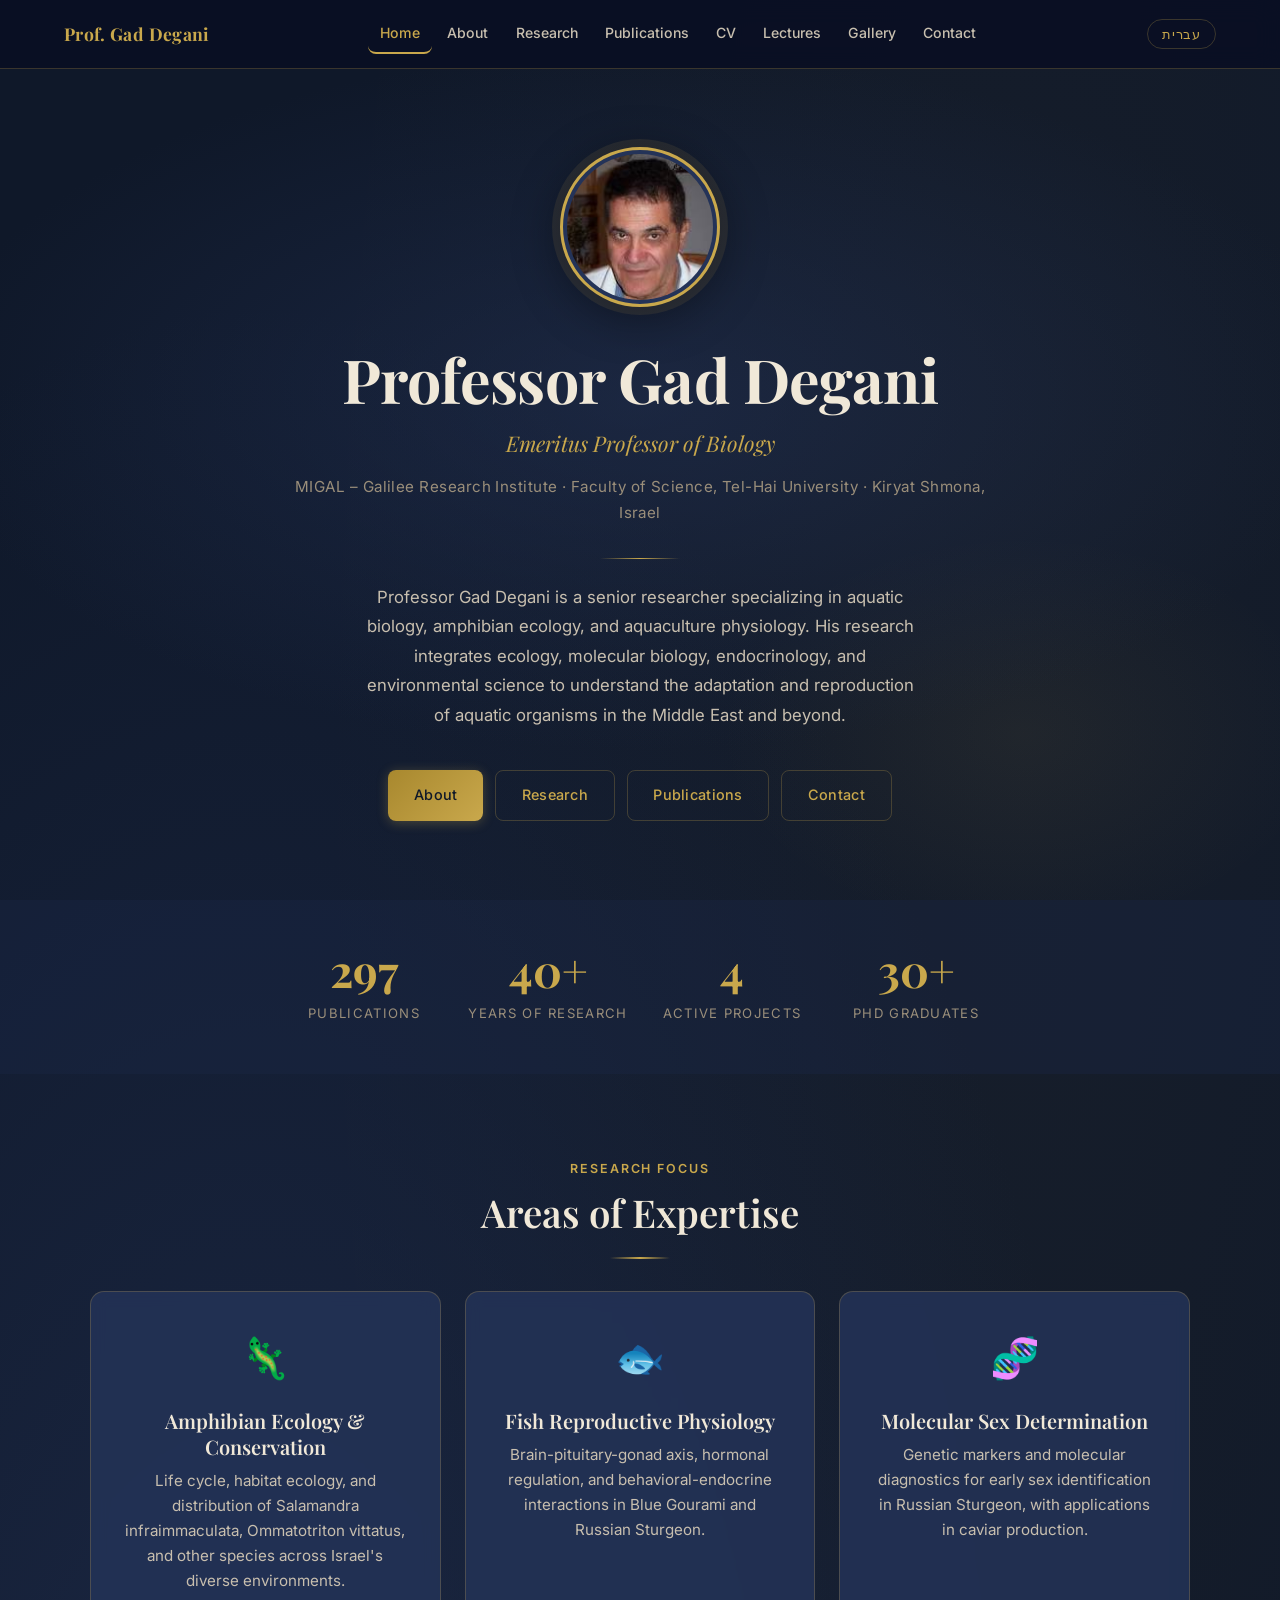
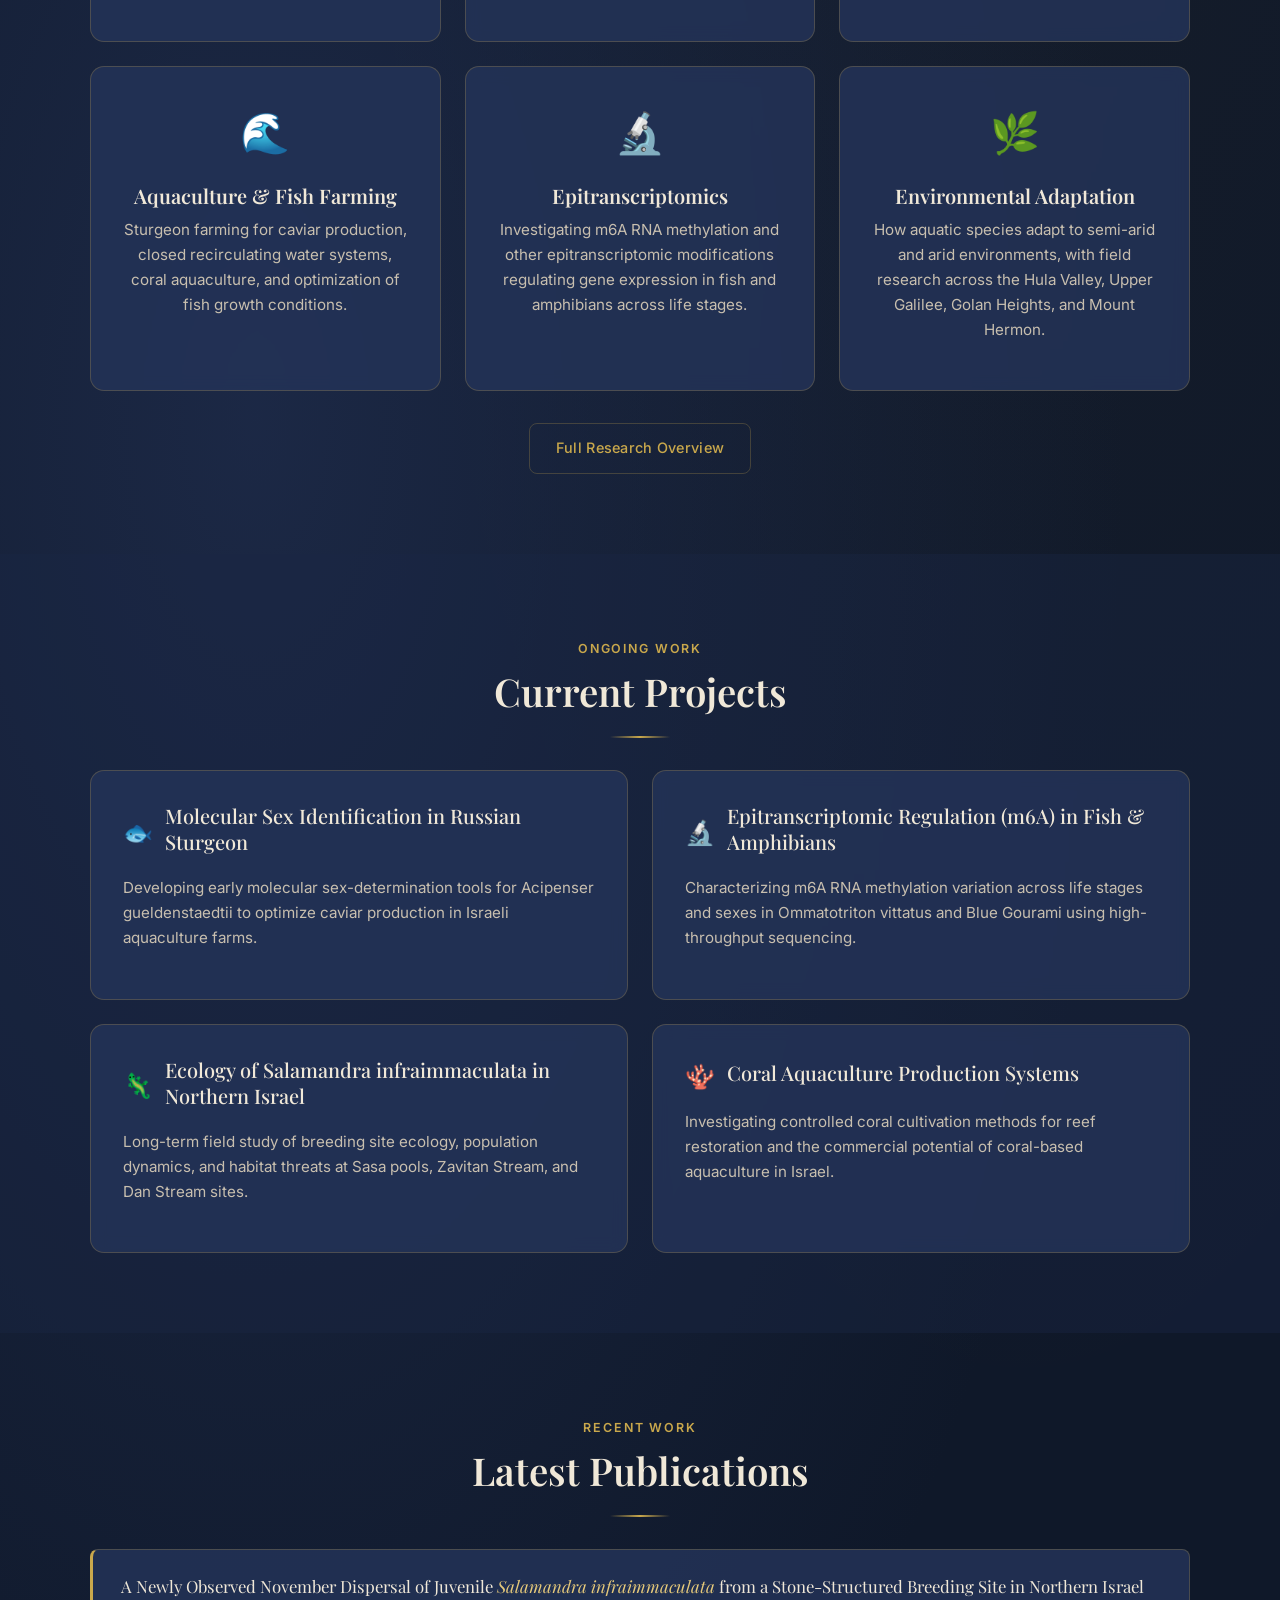
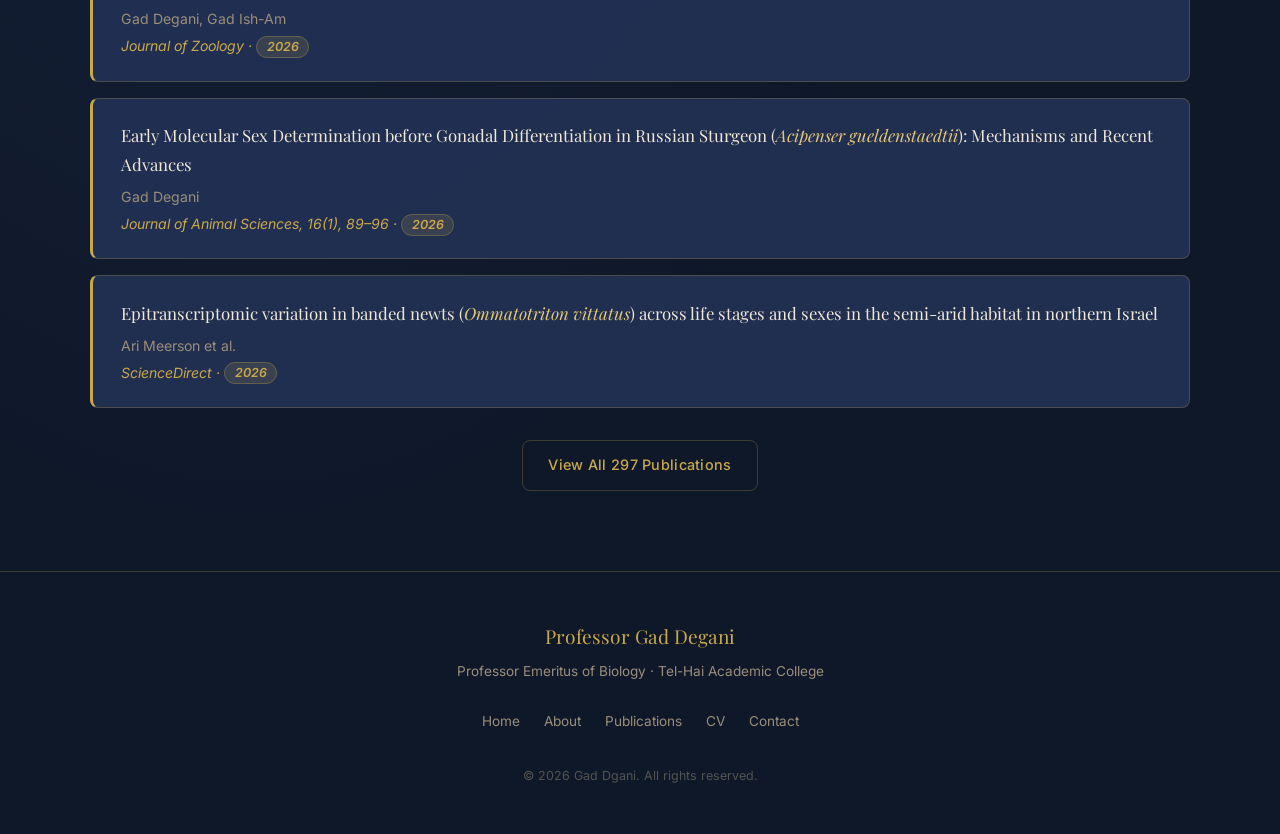
==== commit 4c790307: "Add profile photo" ====
--- a/index.html
+++ b/index.html
@@ -21,12 +21,7 @@
     <div class="hero-content">
 
       <div class="profile-photo-wrap">
-        <div class="profile-placeholder">
-          <svg xmlns="http://www.w3.org/2000/svg" viewBox="0 0 100 100" fill="none">
-            <circle cx="50" cy="36" r="22" fill="#c9a84c" opacity="0.55"/>
-            <ellipse cx="50" cy="82" rx="34" ry="22" fill="#c9a84c" opacity="0.3"/>
-          </svg>
-        </div>
+        <img src="images/gad-degani.jpg" alt="Professor Gad Degani" />
       </div>
 
       <h1 class="hero-name"
--- a/css/style.css
+++ b/css/style.css
@@ -955,6 +955,14 @@
   overflow: hidden;
 }
 
+.about-photo img {
+  width: 100%;
+  height: 100%;
+  object-fit: cover;
+  border-radius: 50%;
+  display: block;
+}
+
 .about-photo-inner {
   width: 100%;
   height: 100%;
@@ -1228,6 +1236,7 @@
   .nav-container { padding: 0 1rem; }
   .nav-logo { font-size: 0.95rem; }
   .profile-photo-wrap { width: 130px; height: 130px; }
+  .about-photo { width: 110px; height: 110px; }
   .gallery-grid { grid-template-columns: 1fr 1fr; }
 }
 
